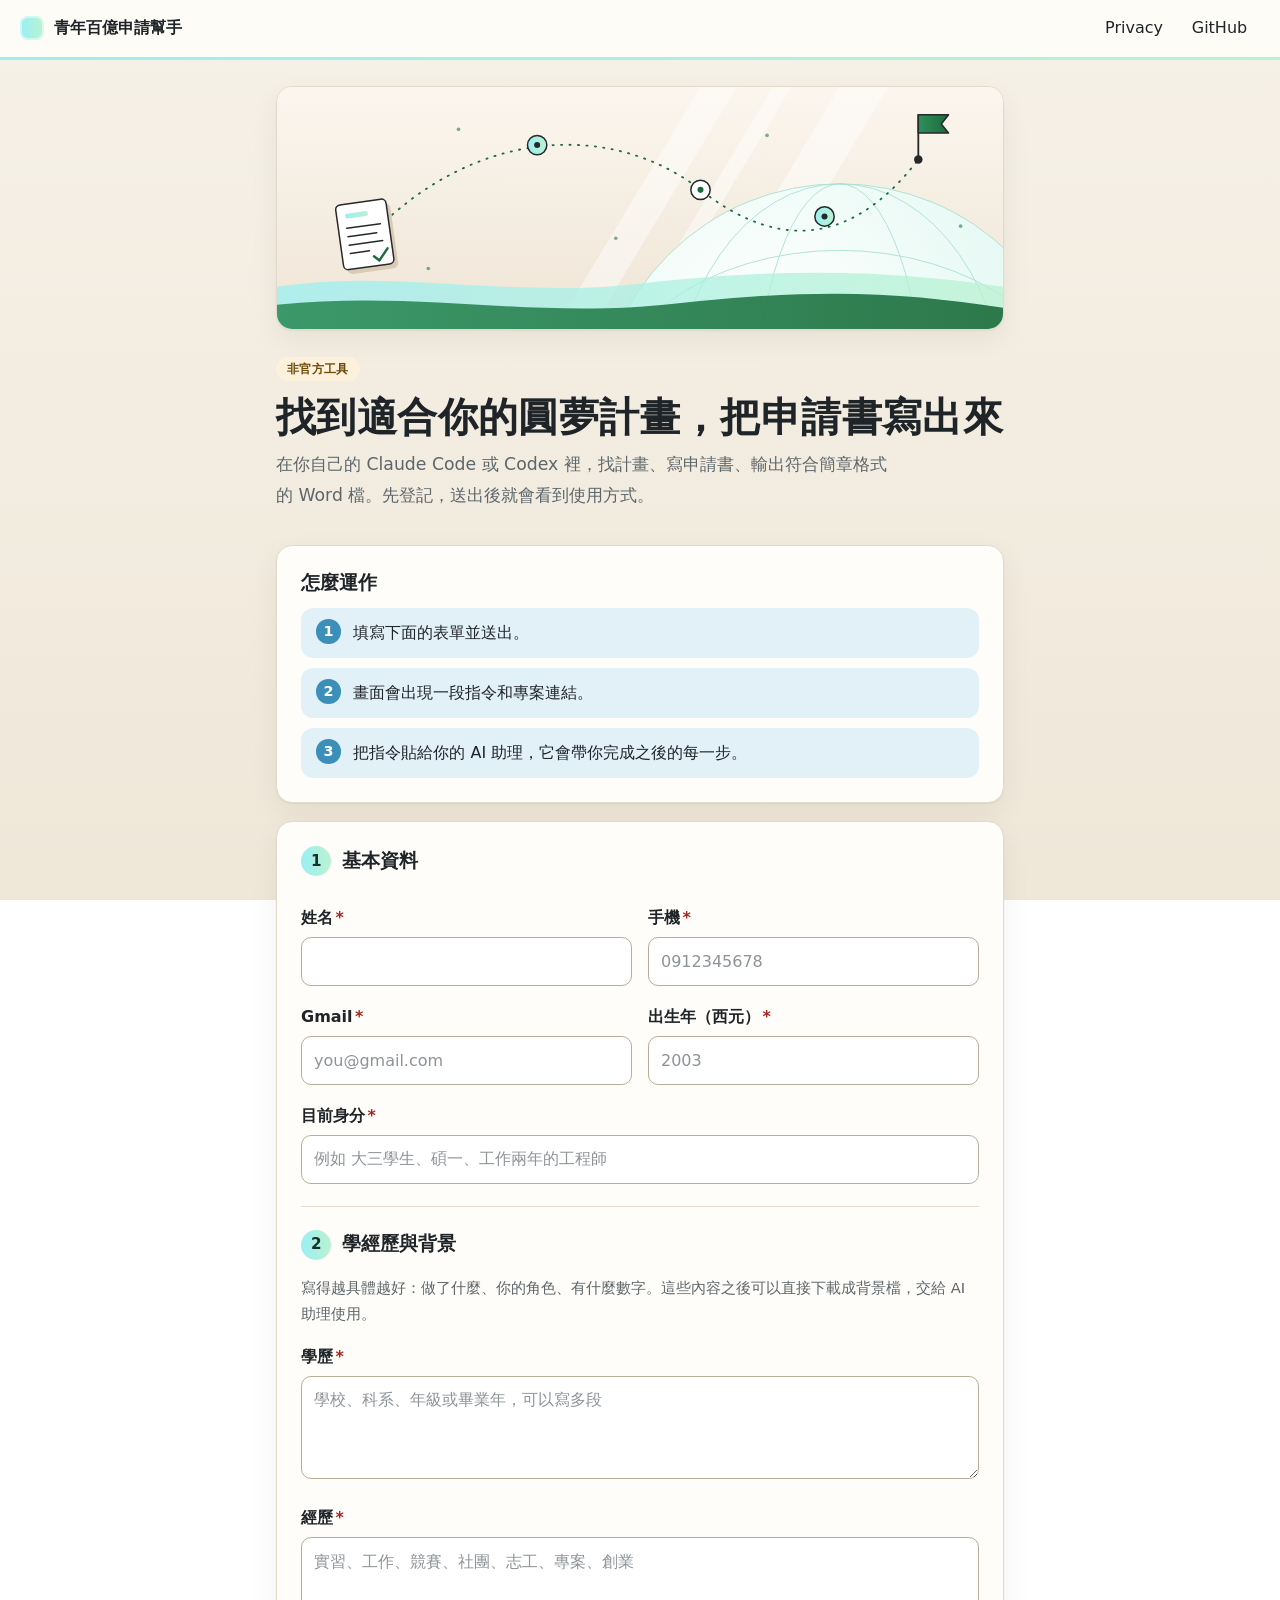
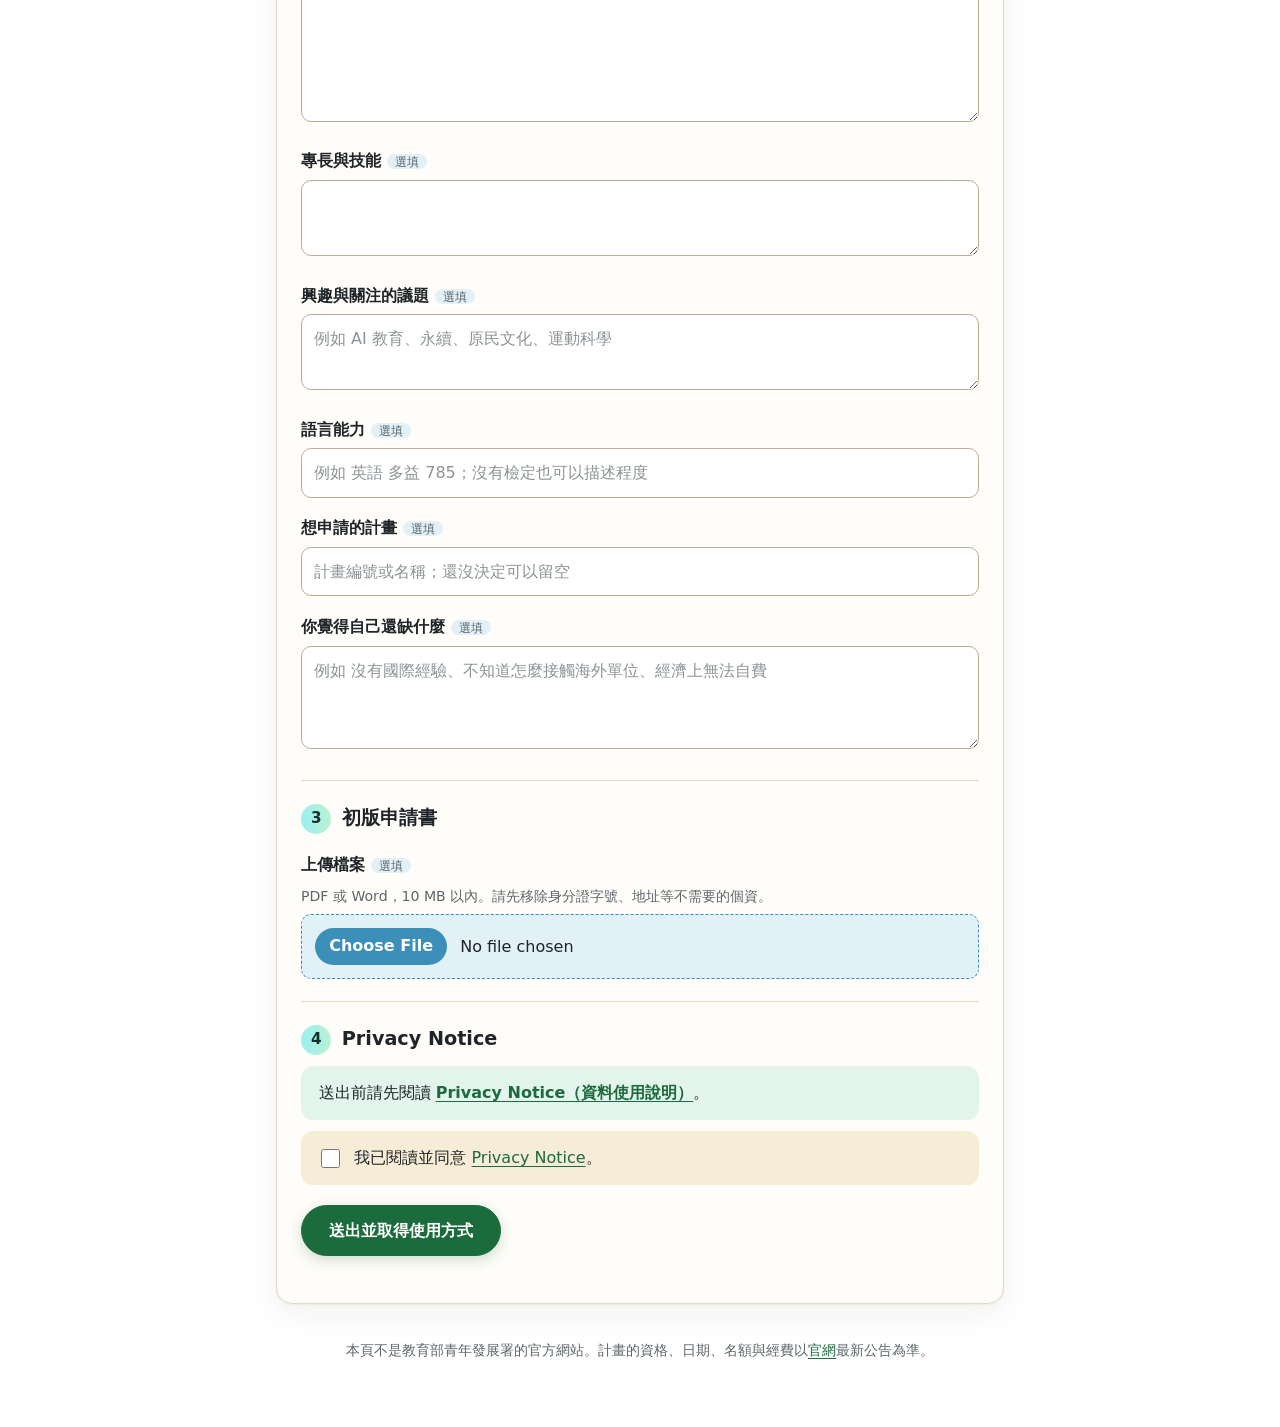
==== docs/index.html @ f30c6805 "Redesign the sign-up and privacy pages with a shared stylesheet Adds a sticky header, hero illustrat" ====
<!doctype html>
<html lang="zh-Hant-TW">
<head>
<meta charset="utf-8">
<meta name="viewport" content="width=device-width, initial-scale=1">
<title>青年百億申請幫手｜登記</title>
<meta name="description" content="登記後取得使用說明，在你自己的 Claude Code 或 Codex 裡準備青年百億海外圓夢基金計畫的申請書。非官方工具。">
<link rel="stylesheet" href="site.css">
</head>
<body>
<header class="nav">
  <a class="brand" href="./"><span class="mark" aria-hidden="true"></span>青年百億申請幫手</a>
  <nav><a href="privacy.html">Privacy</a><a href="https://github.com/WayneChen983/twpathfinder-helper" target="_blank" rel="noopener">GitHub</a></nav>
</header>
<main>
  <img class="hero-img" src="hero.svg" alt="" width="1200" height="400">
  <section class="hero-panel">
    <span class="badge">非官方工具</span>
    <h1>找到適合你的圓夢計畫，把申請書寫出來</h1>
    <p class="lead">在你自己的 Claude Code 或 Codex 裡，找計畫、寫申請書、輸出符合簡章格式的 Word 檔。先登記，送出後就會看到使用方式。</p>
  </section>

  <!-- ============ 表單 ============ -->
  <section id="form-view">
    <div class="card">
      <h2>怎麼運作</h2>
      <ol class="how">
        <li><b>1</b><span>填寫下面的表單並送出。</span></li>
        <li><b>2</b><span>畫面會出現一段指令和專案連結。</span></li>
        <li><b>3</b><span>把指令貼給你的 AI 助理，它會帶你完成之後的每一步。</span></li>
      </ol>
    </div>

    <form id="form" class="card" novalidate>
      <div class="form-section"><h2>基本資料</h2>
      <div class="grid2">
        <div><label for="name">姓名<span class="req">*</span></label>
          <input id="name" name="name" required maxlength="40" autocomplete="name"></div>
        <div><label for="phone">手機<span class="req">*</span></label>
          <input id="phone" name="phone" type="tel" required maxlength="20" inputmode="tel" autocomplete="tel" placeholder="0912345678"></div>
        <div><label for="email">Gmail<span class="req">*</span></label>
          <input id="email" name="email" type="email" required maxlength="120" autocomplete="email" placeholder="you@gmail.com"></div>
        <div><label for="birth_year">出生年（西元）<span class="req">*</span></label>
          <input id="birth_year" name="birth_year" type="number" required min="1990" max="2015" inputmode="numeric" placeholder="2003"></div>
      </div>
      <label for="status">目前身分<span class="req">*</span></label>
      <input id="status" name="status" required maxlength="80" placeholder="例如 大三學生、碩一、工作兩年的工程師">

      </div>
      <div class="form-section"><h2>學經歷與背景</h2>
      <p class="muted">寫得越具體越好：做了什麼、你的角色、有什麼數字。這些內容之後可以直接下載成背景檔，交給 AI 助理使用。</p>
      <label for="education">學歷<span class="req">*</span></label>
      <textarea id="education" name="education" rows="3" required maxlength="2000" placeholder="學校、科系、年級或畢業年，可以寫多段"></textarea>
      <label for="experience">經歷<span class="req">*</span></label>
      <textarea id="experience" name="experience" rows="6" required maxlength="6000" placeholder="實習、工作、競賽、社團、志工、專案、創業"></textarea>
      <label for="skills">專長與技能<span class="opt">選填</span></label>
      <textarea id="skills" name="skills" rows="2" maxlength="1500"></textarea>
      <label for="interests">興趣與關注的議題<span class="opt">選填</span></label>
      <textarea id="interests" name="interests" rows="2" maxlength="1500" placeholder="例如 AI 教育、永續、原民文化、運動科學"></textarea>
      <label for="languages">語言能力<span class="opt">選填</span></label>
      <input id="languages" name="languages" maxlength="200" placeholder="例如 英語 多益 785；沒有檢定也可以描述程度">
      <label for="target">想申請的計畫<span class="opt">選填</span></label>
      <input id="target" name="target" maxlength="200" placeholder="計畫編號或名稱；還沒決定可以留空">
      <label for="gap">你覺得自己還缺什麼<span class="opt">選填</span></label>
      <textarea id="gap" name="gap" rows="3" maxlength="2000" placeholder="例如 沒有國際經驗、不知道怎麼接觸海外單位、經濟上無法自費"></textarea>

      </div>
      <div class="form-section"><h2>初版申請書</h2>
      <label for="draft">上傳檔案<span class="opt">選填</span></label>
      <p class="hint">PDF 或 Word，10 MB 以內。請先移除身分證字號、地址等不需要的個資。</p>
      <input id="draft" name="draft" type="file" accept=".pdf,.docx,application/pdf,application/vnd.openxmlformats-officedocument.wordprocessingml.document">

      </div>
      <div class="form-section"><h2>Privacy Notice</h2>
      <p class="notice-box">送出前請先閱讀 <a href="privacy.html" target="_blank" rel="noopener"><b>Privacy Notice（資料使用說明）</b></a>。</p>
      <label class="check"><input type="checkbox" id="agree" required><span>我已閱讀並同意 <a href="privacy.html" target="_blank" rel="noopener">Privacy Notice</a>。</span></label>
      <label class="check" id="minor-box" hidden><input type="checkbox" id="guardian"><span>我未滿 18 歲，我的法定代理人（父母或監護人）已閱讀並同意這份說明。</span></label>

      <div id="error" class="error" role="alert" hidden></div>
      <div class="actions"><button class="btn" id="submit">送出並取得使用方式</button><span class="muted" id="sending" hidden>傳送中，請稍候…</span></div>
      </div>
      <div class="hp" aria-hidden="true"><label>請不要填寫這一欄<input name="website" tabindex="-1" autocomplete="off"></label></div>
    </form>
  </section>

  <!-- ============ 送出後 ============ -->
  <section id="done-view" hidden>
    <div class="card">
      <h2 id="done-title" tabindex="-1">登記完成，接下來這樣做</h2>
      <ol class="how">
        <li><b>1</b><span>在電腦上開啟 Claude Code 或 Codex。還沒安裝的話，先依官方說明安裝其中一個。</span></li>
        <li><b>2</b><span>把下面這段指令整段複製，貼給它。</span></li>
        <li><b>3</b><span>照它的引導一步一步做。你的資料會留在自己的電腦上。</span></li>
      </ol>
    </div>
    <div class="card">
      <h2>貼給 AI 助理的指令</h2>
      <pre class="prompt" id="prompt"></pre>
      <div class="actions"><button class="btn" id="copy" type="button">複製指令</button><span class="muted" id="copied" aria-live="polite"></span></div>
    </div>
    <div class="card">
      <h2>專案連結</h2>
      <a class="repo" id="repo" target="_blank" rel="noopener"></a>
      <p class="muted">使用說明、範例和所有原始碼都在這裡。</p>
    </div>
    <div class="card">
      <h2>把剛才填的背景帶過去</h2>
      <p class="muted">下載這個檔案，等 AI 助理建立好資料夾後，放進專案的 <code>my/</code> 資料夾，就不用重新輸入一次。檔案只包含學經歷與背景，不含姓名、電話和 Email。</p>
      <div class="actions"><button class="btn ghost" id="download" type="button">下載 profile.md</button></div>
    </div>
  </section>

  <footer>本頁不是教育部青年發展署的官方網站。計畫的資格、日期、名額與經費以<a href="https://twpathfinder.yda.gov.tw" target="_blank" rel="noopener">官網</a>最新公告為準。</footer>
</main>

<script>
// ======================= 設定：上線前請修改這一段 =======================
const CONFIG = {
  // Google Apps Script 網頁應用程式的網址（設定方式見 form-backend/README.md）。留空時為預覽模式，不會送出資料。
  ENDPOINT: "https://script.google.com/macros/s/AKfycbx_K2cGAY1U_VU4D2gTcdyv3zOVVJGiNUWXPsIrDYeooI_C8rXrq1_Moe3kxnc7uZOTpg/exec",
  REPO_URL: "https://github.com/WayneChen983/twpathfinder-helper",
  // 資料使用說明的全文在 docs/privacy.html。用途或聯絡信箱有變動時，兩個檔案要一起改。
  MAX_FILE_MB: 10,
};
// 送出後顯示給每個人的固定指令
const PROMPT = `請幫我使用「青年百億申請幫手」準備申請書。

1. 把這個專案下載到我的電腦：git clone ${CONFIG.REPO_URL}.git
2. 進入 twpathfinder-helper 資料夾，閱讀 AGENTS.md。
3. 依照 workflows/0_setup.md 帶我完成第一次設定，之後一步一步引導我找計畫、訪談、撰寫申請書，最後產生 Word 檔。

請全程使用繁體中文，需要執行的指令由你來執行。`;
// =======================================================================

const $ = (id) => document.getElementById(id);
$("prompt").textContent = PROMPT;
$("repo").textContent = CONFIG.REPO_URL; $("repo").href = CONFIG.REPO_URL;

const FIELDS = ["name", "phone", "email", "birth_year", "status", "education", "experience", "skills", "interests", "languages", "target", "gap"];
const form = $("form");

// 未滿 18 歲時顯示法定代理人同意
const age = () => { const y = parseInt($("birth_year").value, 10); return y ? new Date().getFullYear() - y : null; };
$("birth_year").addEventListener("input", () => { const a = age(); $("minor-box").hidden = !(a !== null && a < 18); });

const showError = (msg, el) => { const e = $("error"); e.textContent = msg; e.hidden = false; if (el) el.focus(); };

const readFile = (file) => new Promise((resolve, reject) => {
  const r = new FileReader();
  r.onload = () => resolve(String(r.result).split(",")[1]);
  r.onerror = () => reject(new Error("檔案讀取失敗"));
  r.readAsDataURL(file);
});

let submitted = null;

form.addEventListener("submit", async (ev) => {
  ev.preventDefault();
  $("error").hidden = true;
  const data = {};
  for (const k of FIELDS) data[k] = form.elements[k].value.trim();

  for (const k of ["name", "phone", "email", "birth_year", "status", "education", "experience"]) {
    if (!data[k]) return showError("還有必填欄位沒有填。", form.elements[k]);
  }
  if (!/^(\+886|0)9\d{8}$/.test(data.phone.replace(/[\s-]/g, ""))) return showError("手機號碼的格式不對，請輸入 09 開頭的十碼。", $("phone"));
  if (!/^[^\s@]+@[^\s@]+\.[^\s@]+$/.test(data.email)) return showError("Email 的格式不對。", $("email"));
  const a = age();
  if (a === null || a < 15 || a > 35) return showError("出生年看起來不對，請輸入西元年，例如 2003。", $("birth_year"));
  if (!$("agree").checked) return showError("需要勾選同意 Privacy Notice 才能送出。", $("agree"));
  if (a < 18 && !$("guardian").checked) return showError("未滿 18 歲需要法定代理人同意，請勾選確認。", $("guardian"));
  data.guardian_consent = a < 18 ? "是" : "不適用";
  data.website = form.elements.website.value;   // 防機器人：真人不會填這一欄

  const file = $("draft").files[0];
  if (file) {
    if (file.size > CONFIG.MAX_FILE_MB * 1024 * 1024) return showError("檔案超過 " + CONFIG.MAX_FILE_MB + " MB，請壓縮後再上傳，或先不附檔案。", $("draft"));
    if (!/\.(pdf|docx)$/i.test(file.name)) return showError("申請書檔案只接受 PDF 或 Word（.docx）。", $("draft"));
  }

  $("submit").disabled = true; $("sending").hidden = false;
  try {
    if (file) { data.file_name = file.name; data.file_type = file.type; data.file_base64 = await readFile(file); }
    if (CONFIG.ENDPOINT) {
      // 用 text/plain 送出 JSON，避免瀏覽器先發預檢請求（Apps Script 不處理預檢）
      const resp = await fetch(CONFIG.ENDPOINT, { method: "POST", body: JSON.stringify(data) });
      const result = await resp.json();
      if (!result.ok) throw new Error(result.error || "伺服器沒有接受這筆資料");
    }
    submitted = data;
    $("form-view").hidden = true; $("done-view").hidden = false;
    if (!CONFIG.ENDPOINT) $("done-title").textContent = "預覽模式：資料沒有送出。以下是送出後會看到的畫面";
    $("done-title").focus(); window.scrollTo(0, 0);
  } catch (e) {
    showError("送出失敗：" + e.message + "。請稍後再試一次；如果一直失敗，可以先不附檔案。");
  } finally {
    $("submit").disabled = false; $("sending").hidden = true;
  }
});

$("copy").addEventListener("click", async () => {
  try { await navigator.clipboard.writeText(PROMPT); $("copied").textContent = "已複製"; }
  catch (_) {
    const r = document.createRange(); r.selectNodeContents($("prompt"));
    const s = getSelection(); s.removeAllRanges(); s.addRange(r);
    $("copied").textContent = "已選取，請按 Ctrl+C 複製";
  }
});

// 產生不含聯絡資料的背景檔，格式與專案的 my/profile.md 相同
$("download").addEventListener("click", () => {
  const d = submitted || {};
  const rows = [["出生年（西元）", d.birth_year], ["目前身分", d.status], ["學歷", d.education], ["經歷", d.experience], ["專長與技能", d.skills],
    ["興趣與關注的議題", d.interests], ["語言能力", d.languages], ["想去的國家或地區", ""], ["可以出國的時間與限制", ""],
    ["未來想做的事", ""], ["我覺得自己還缺什麼", d.gap]];
  let md = "# 我的背景\n\n";
  for (const [k, v] of rows) md += "## " + k + "\n\n" + (v || "（未填）") + "\n\n";
  if (d.target) md += "## 想申請的計畫\n\n" + d.target + "\n";
  const url = URL.createObjectURL(new Blob([md], { type: "text/markdown;charset=utf-8" }));
  const a = document.createElement("a"); a.href = url; a.download = "profile.md"; a.click();
  setTimeout(() => URL.revokeObjectURL(url), 1000);
});
</script>
</body>
</html>
---- docs/site.css ----
/* 登記頁面與隱私說明頁共用的樣式 */
:root {
  --bg: #f6f1e8; --bg2: #efe7d8; --surface: #fffdf9; --ink: #1f2428; --muted: #5d666a; --line: #e3dacb;
  --field: #ffffff; --field-line: #b9ad98;
  --brand: #1c6b3c; --brand-hover: #175a32; --brand-ink: #ffffff; --grad: linear-gradient(90deg, #9aeff3, #baf2d1);
  --tint-mint: #e3f4ec; --tint-sky: #e2f0f8; --tint-sand: #f7ecd6; --bar-mint: #2f9a63; --bar-sky: #3c8fb8; --bar-sand: #c58a2b;
  --warn-bg: #fdf1dc; --warn-ink: #6b4a0a; --danger: #a3261f; --code-bg: #1f2a2c; --code-ink: #e8f3ee;
  --shadow: 0 1px 2px rgba(40, 30, 10, .06), 0 10px 30px rgba(40, 30, 10, .06);
  --radius: 16px;
}
@media (prefers-color-scheme: dark) {
  :root {
    --bg: #131718; --bg2: #171c1d; --surface: #1c2224; --ink: #eceae5; --muted: #a3acab; --line: #2e3536;
    --field: #0e1315; --field-line: #5b6a6b;
    --brand: #7fd6a4; --brand-hover: #96e0b5; --brand-ink: #0c2a19; --grad: linear-gradient(90deg, #5fcfd4, #8fdcb0);
    --tint-mint: #1b3229; --tint-sky: #1a2d38; --tint-sand: #332a18; --bar-mint: #6fd39c; --bar-sky: #74bfe6; --bar-sand: #e6b45e;
    --warn-bg: #3a2e12; --warn-ink: #f2d99b; --danger: #f08a82; --code-bg: #0b1012; --code-ink: #dff0e8;
    --shadow: 0 1px 2px rgba(0, 0, 0, .4);
  }
}
* { box-sizing: border-box; }
html { -webkit-text-size-adjust: 100%; scroll-behavior: smooth; }
@media (prefers-reduced-motion: reduce) { html { scroll-behavior: auto; } * { transition: none !important; } }
body { margin: 0; color: var(--ink); background: linear-gradient(var(--bg), var(--bg2)) fixed;
  font: 16px/1.75 "Noto Sans TC", "PingFang TC", "Microsoft JhengHei", system-ui, -apple-system, "Segoe UI", sans-serif; }
a { color: var(--brand); text-underline-offset: 3px; }
[hidden] { display: none !important; }

/* 頁首 */
.nav { position: sticky; top: 0; z-index: 10; display: flex; justify-content: space-between; align-items: center; gap: 1rem;
  padding: .65rem 1.25rem; background: color-mix(in srgb, var(--surface) 88%, transparent); backdrop-filter: blur(10px);
  border-bottom: 1px solid var(--line); }
.nav::after { content: ""; position: absolute; left: 0; right: 0; bottom: -3px; height: 3px; background: var(--grad); }
.brand { display: flex; align-items: center; gap: .6rem; font-weight: 700; color: var(--ink); text-decoration: none; }
.mark { width: 1.5rem; height: 1.5rem; border-radius: 8px; background: var(--grad); box-shadow: inset 0 0 0 2px rgba(255, 255, 255, .5); flex: none; }
.nav nav { display: flex; gap: .2rem; }
.nav nav a { text-decoration: none; color: var(--ink); font-weight: 500; padding: .25rem .8rem; border-radius: 99px; }
.nav nav a:hover { background: var(--tint-mint); }

main { max-width: 760px; margin: 0 auto; padding: 1.75rem 1rem 4rem; }

/* 主視覺 */
.hero-img { display: block; width: 100%; height: auto; border-radius: var(--radius); border: 1px solid var(--line); box-shadow: var(--shadow); }
.hero-panel { padding: 1.5rem 0 .5rem; }
.badge { display: inline-block; font-size: .75rem; font-weight: 700; letter-spacing: .02em; padding: .1rem .7rem; border-radius: 99px; background: var(--warn-bg); color: var(--warn-ink); }
h1 { font-family: Georgia, "Noto Serif TC", "PMingLiU", serif; font-size: clamp(1.9rem, 5vw, 2.5rem); line-height: 1.25; margin: .7rem 0 .4rem; text-wrap: balance; letter-spacing: .01em; }
.lead { color: var(--muted); font-size: 1.08rem; margin: 0 0 .6rem; max-width: 36em; }
.muted { color: var(--muted); font-size: .92rem; }
.center { text-align: center; margin-top: 1.5rem; }

/* 卡片 */
.card { background: var(--surface); border: 1px solid var(--line); border-radius: var(--radius); padding: 1.5rem; margin: 1.1rem 0; box-shadow: var(--shadow); }
h2 { font-size: 1.2rem; line-height: 1.4; margin: 0 0 .7rem; }
h3 { font-size: 1.02rem; margin: .5rem 0 .15rem; line-height: 1.35; }

.tiles { display: grid; grid-template-columns: repeat(auto-fit, minmax(190px, 1fr)); gap: .8rem; margin: 1.2rem 0; }
.tile { border-radius: var(--radius); padding: 1rem 1.1rem 1.1rem; border: 1px solid transparent; }
.tile p { margin: 0; font-size: .93rem; color: var(--ink); opacity: .85; }
.tile .n { display: inline-grid; place-items: center; width: 1.8rem; height: 1.8rem; border-radius: 50%; color: #fff; font-weight: 700; font-size: .9rem; }
.t-sky { background: var(--tint-sky); } .t-sky .n { background: var(--bar-sky); }
.t-mint { background: var(--tint-mint); } .t-mint .n { background: var(--bar-mint); }
.t-sand { background: var(--tint-sand); } .t-sand .n { background: var(--bar-sand); }

.how { list-style: none; padding: 0; margin: 0; display: grid; gap: .6rem; }
.how li { display: flex; gap: .8rem; align-items: flex-start; background: var(--tint-sky); border-radius: 12px; padding: .7rem .95rem; }
.how b { display: inline-grid; place-items: center; width: 1.7em; height: 1.7em; border-radius: 50%; background: var(--bar-sky); color: #fff; flex: none; font-size: .9rem; }

/* 文件頁 */
.doc section { padding: 1.2rem 0; border-top: 1px solid var(--line); }
.doc section:first-child { padding-top: 0; border-top: 0; } .doc section:last-child { padding-bottom: 0; }
.doc h2 { display: flex; align-items: center; gap: .6rem; }
.doc h2::before { content: ""; width: .55rem; height: 1.1em; border-radius: 3px; background: var(--bar-mint); flex: none; }
.doc p, .doc li { max-width: 40em; }
.doc p { margin: .4rem 0; }
.doc ol { padding-left: 1.3rem; margin: .3rem 0; }
.chips { list-style: none; padding: 0; margin: .2rem 0; display: flex; flex-wrap: wrap; gap: .45rem; }
.chips li { background: var(--tint-mint); border-radius: 99px; padding: .15rem .85rem; font-size: .93rem; }
.callout { display: flex; flex-wrap: wrap; gap: .8rem 1.2rem; align-items: center; justify-content: space-between; background: var(--tint-sand);
  border-radius: 12px; padding: .9rem 1.1rem; margin-top: .9rem; }
.callout div { display: flex; flex-direction: column; line-height: 1.4; }
.callout b { font-size: .8rem; letter-spacing: .05em; text-transform: uppercase; color: var(--muted); }

/* 表單 */
.form-section { padding: 1.4rem 0; border-top: 1px solid var(--line); }
.form-section:first-of-type { padding-top: 0; border-top: 0; }
form { counter-reset: sec; }
.form-section > h2 { display: flex; align-items: center; gap: .65rem; counter-increment: sec; }
.form-section > h2::before { content: counter(sec); display: inline-grid; place-items: center; width: 1.9rem; height: 1.9rem; border-radius: 50%;
  background: var(--grad); color: #16302b; font-size: .95rem; font-weight: 700; flex: none; }
label { display: block; font-weight: 600; margin: 1.05rem 0 .3rem; }
label .opt { font-weight: 500; color: var(--muted); font-size: .78rem; margin-left: .4rem; padding: 0 .5rem; border-radius: 99px; background: var(--tint-sky); }
label .req { color: var(--danger); margin-left: .15rem; }
.hint { margin: 0 0 .35rem; color: var(--muted); font-size: .88rem; }
input, select, textarea { font: inherit; color: var(--ink); background: var(--field); border: 1.5px solid var(--field-line); border-radius: 10px; padding: .6rem .75rem; width: 100%;
  transition: border-color .15s, box-shadow .15s; }
textarea { resize: vertical; line-height: 1.7; }
::placeholder { color: var(--muted); opacity: .7; }
input:hover, select:hover, textarea:hover { border-color: var(--bar-mint); }
input:focus, select:focus, textarea:focus, button:focus-visible, a:focus-visible { outline: none; border-color: var(--bar-mint); box-shadow: 0 0 0 3px rgba(47, 154, 99, .28); }
input[type=file] { background: var(--tint-sky); border: 1.5px dashed var(--bar-sky); padding: .8rem; }
input[type=file]::file-selector-button { font: inherit; font-weight: 600; margin-right: .8rem; padding: .3rem .9rem; border: 0; border-radius: 99px; background: var(--bar-sky); color: #fff; cursor: pointer; }
input[type=checkbox] { width: 1.2rem; height: 1.2rem; flex: none; margin-top: .3rem; accent-color: var(--brand); }
.grid2 { display: grid; grid-template-columns: 1fr 1fr; gap: 0 1rem; }
@media (max-width: 600px) { .grid2 { grid-template-columns: 1fr; } }
.check { display: flex; gap: .7rem; align-items: flex-start; font-weight: 400; background: var(--tint-sand); border-radius: 12px; padding: .8rem 1rem; margin: .7rem 0; cursor: pointer; }
.notice-box { background: var(--tint-mint); border-radius: 12px; padding: .8rem 1.1rem; margin: 0; }
.error { background: var(--warn-bg); color: var(--warn-ink); border-radius: 12px; padding: .7rem 1rem; margin-top: 1rem; }
.hp { position: absolute; left: -9999px; width: 1px; height: 1px; overflow: hidden; }

/* 按鈕 */
.btn { display: inline-flex; align-items: center; justify-content: center; background: var(--brand); color: var(--brand-ink); border: 1px solid var(--brand); border-radius: 99px;
  padding: .65rem 1.7rem; font: inherit; font-weight: 700; cursor: pointer; text-decoration: none; white-space: nowrap; transition: background .15s, transform .1s;
  box-shadow: 0 4px 14px rgba(28, 107, 60, .22); }
.btn:hover { background: var(--brand-hover); border-color: var(--brand-hover); }
.btn:active { transform: translateY(1px); }
.btn:disabled { opacity: .55; cursor: progress; box-shadow: none; }
.btn.ghost { background: transparent; color: var(--brand); border-color: var(--field-line); box-shadow: none; }
.btn.ghost:hover { background: var(--tint-mint); border-color: var(--brand); }
.actions { display: flex; flex-wrap: wrap; gap: .7rem; align-items: center; margin-top: 1.3rem; }
@media (max-width: 600px) { .actions .btn { width: 100%; } }

/* 送出後 */
pre.prompt { background: var(--code-bg); color: var(--code-ink); border-radius: 12px; padding: 1.1rem 1.2rem; white-space: pre-wrap; word-break: break-word;
  font: 15px/1.7 ui-monospace, "Cascadia Mono", Consolas, monospace; margin: .6rem 0; }
.repo { display: block; background: var(--tint-sky); border-radius: 12px; padding: .8rem 1.1rem; font-weight: 600; word-break: break-all; text-decoration: none; }
.repo:hover { text-decoration: underline; }
footer { color: var(--muted); font-size: .85rem; margin-top: 2.2rem; text-align: center; }
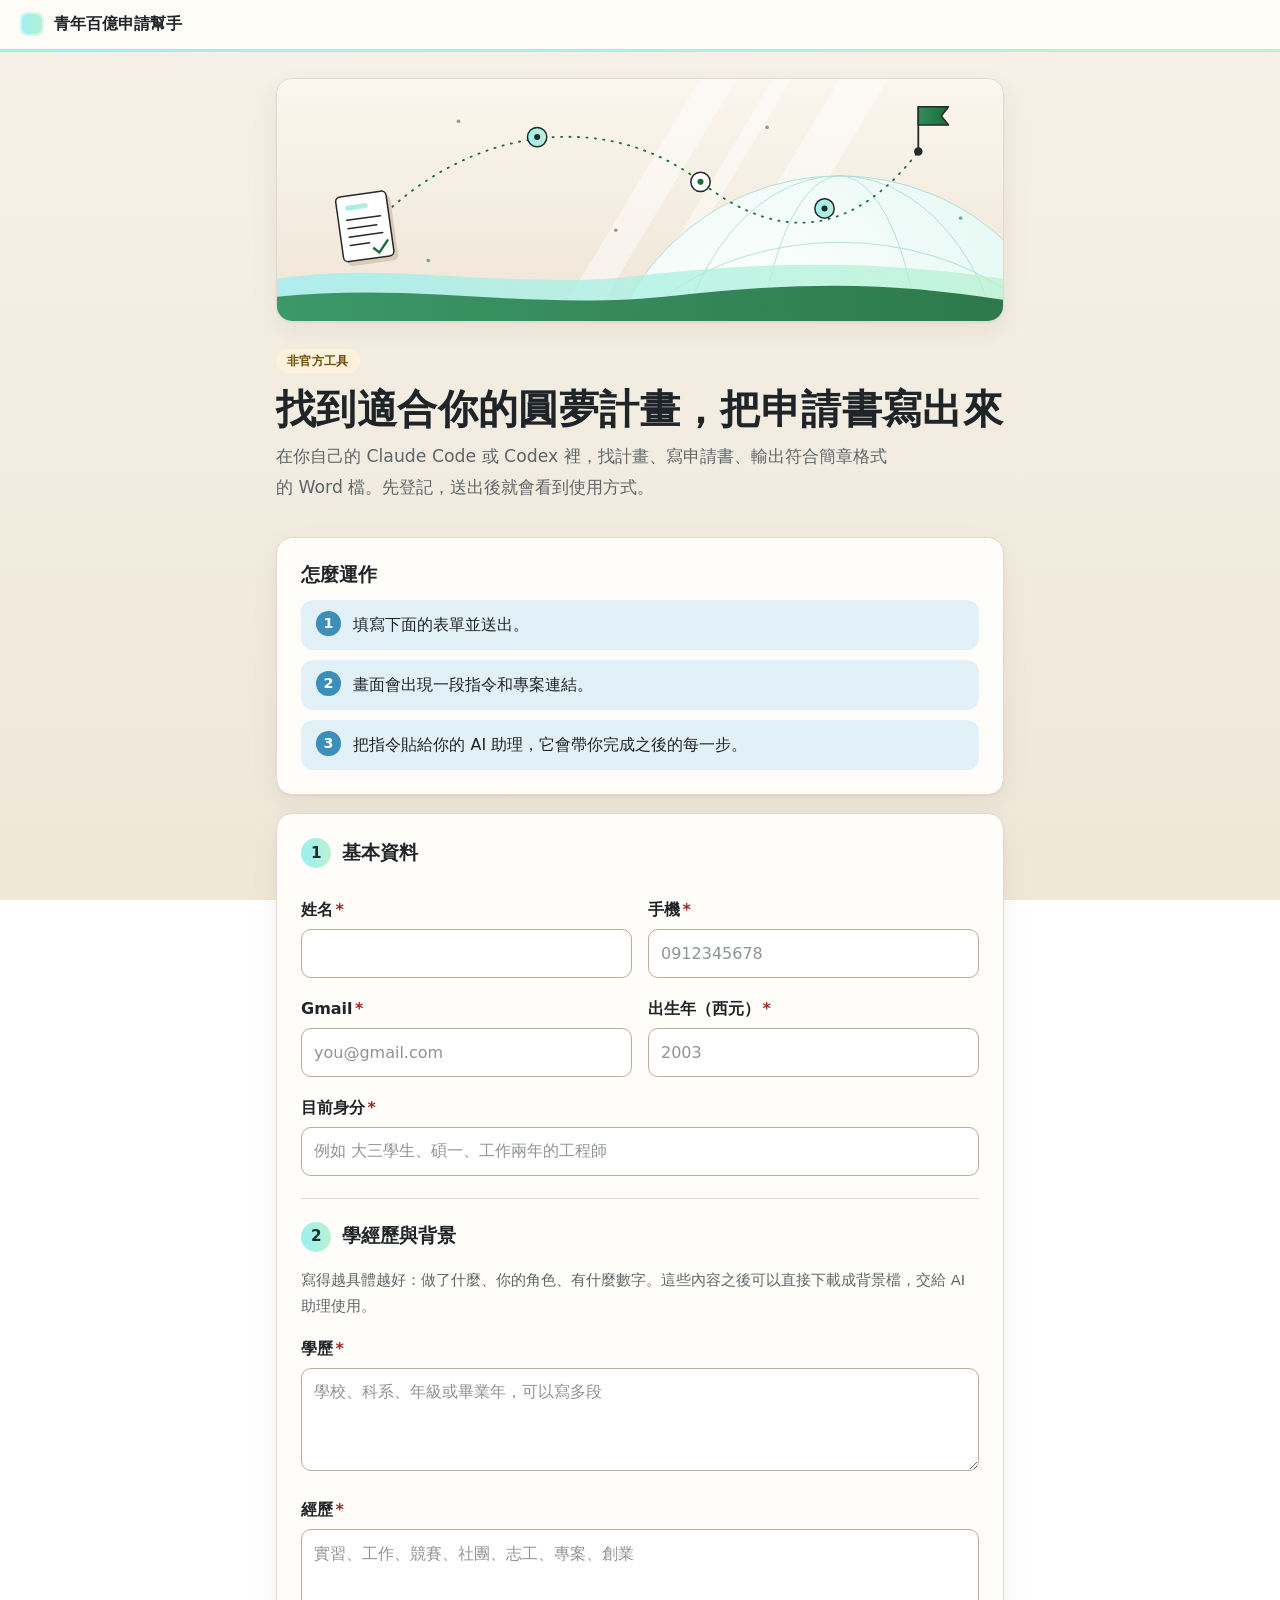
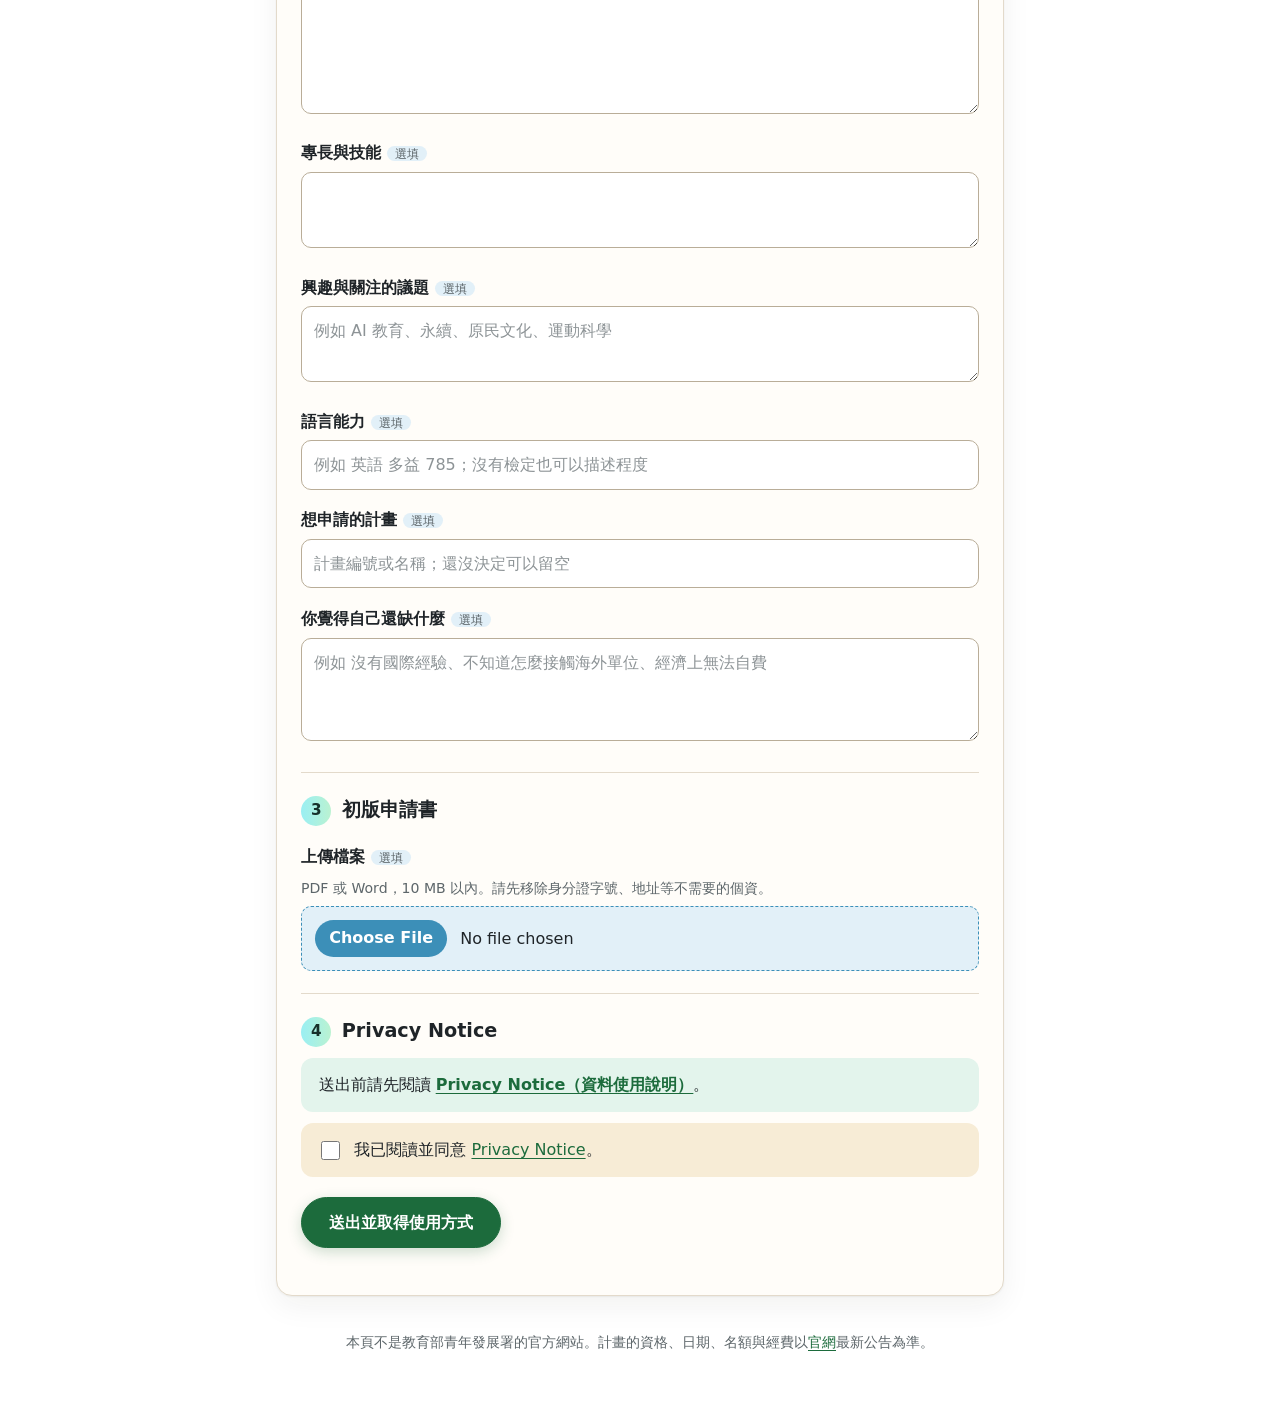
==== commit 38844e85: "Remove the header links from the sign-up page Co-Authored-By: Claude Fable 5.2 <noreply@anthropic.co" ====
--- a/docs/index.html
+++ b/docs/index.html
@@ -10,7 +10,6 @@
 <body>
 <header class="nav">
   <a class="brand" href="./"><span class="mark" aria-hidden="true"></span>青年百億申請幫手</a>
-  <nav><a href="privacy.html">Privacy</a><a href="https://github.com/WayneChen983/twpathfinder-helper" target="_blank" rel="noopener">GitHub</a></nav>
 </header>
 <main>
   <img class="hero-img" src="hero.svg" alt="" width="1200" height="400">
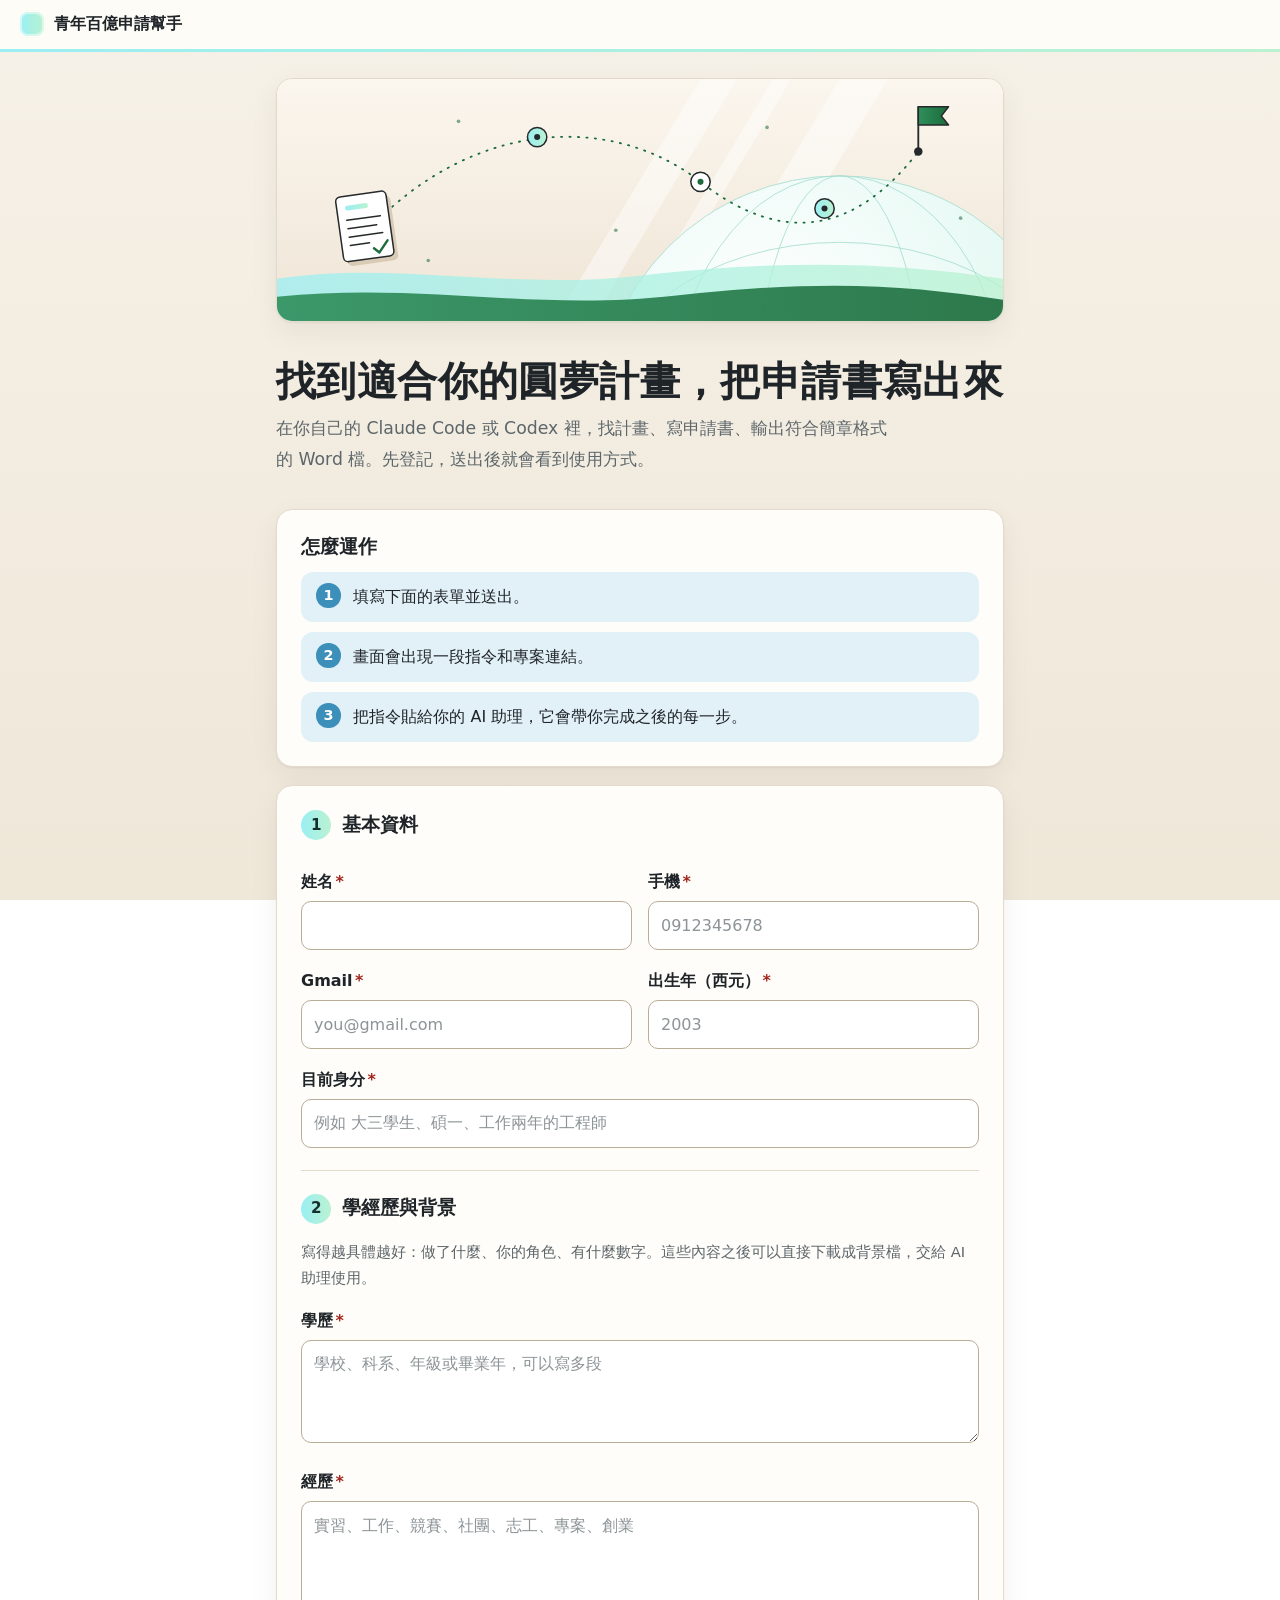
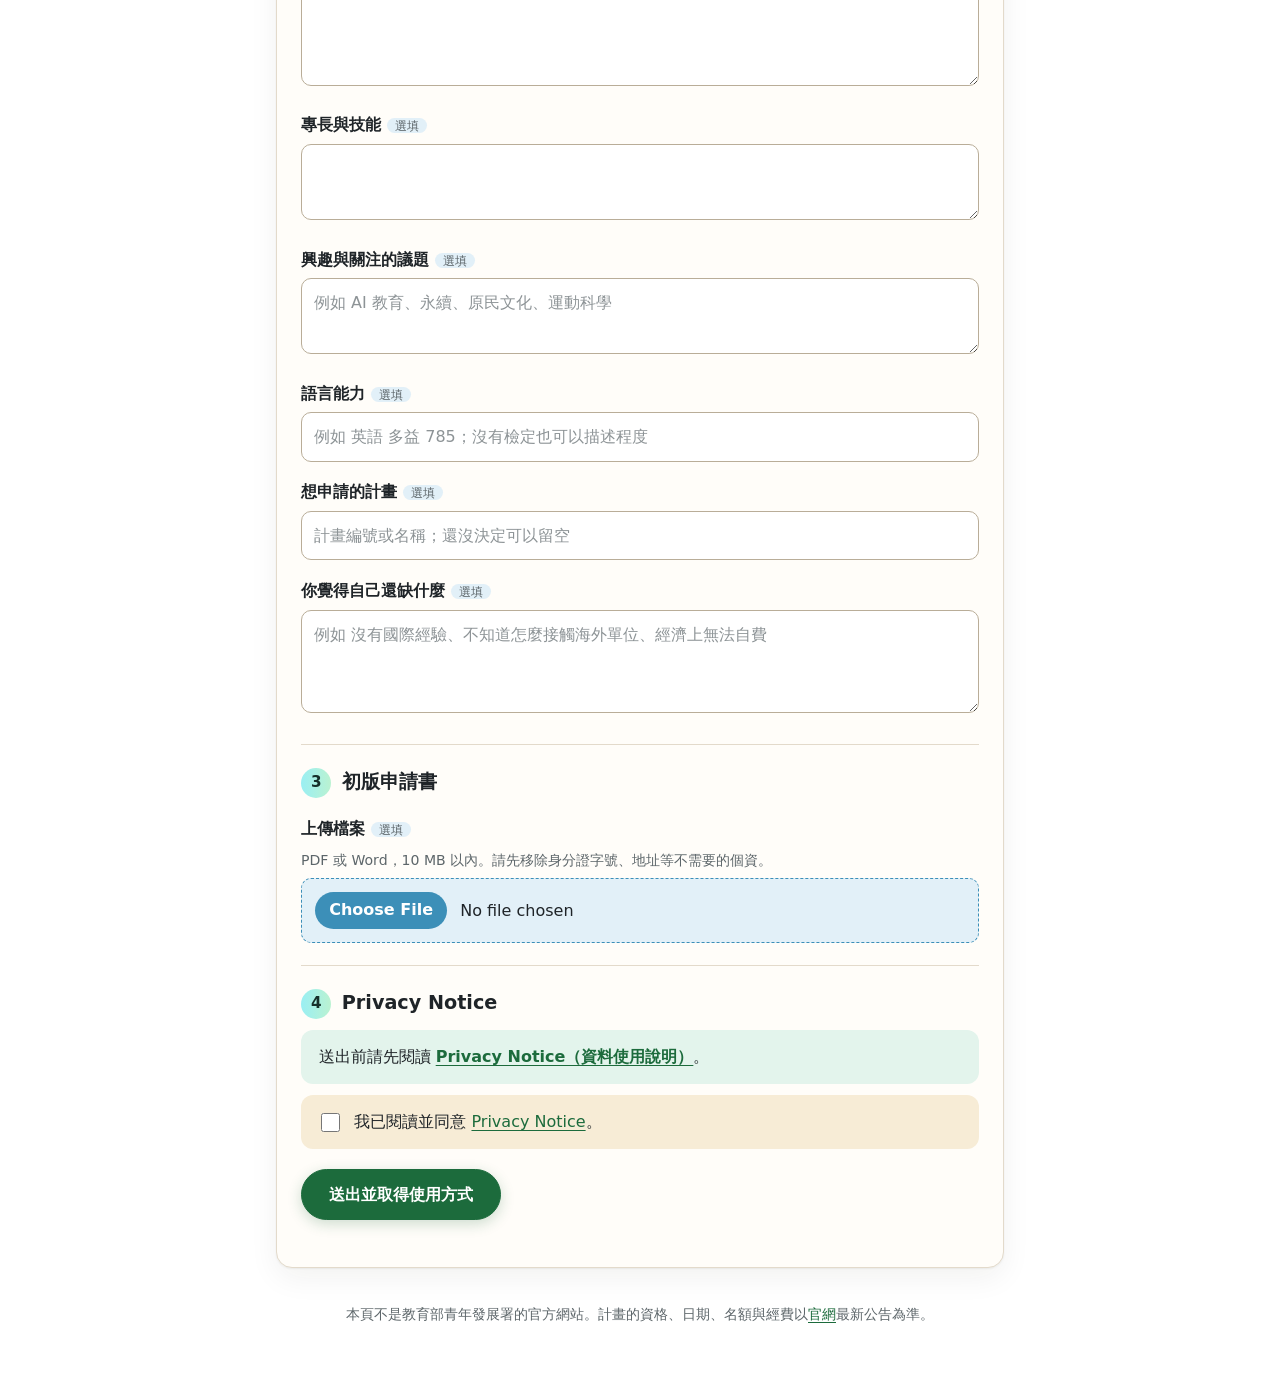
==== commit fbcbffb5: "Remove the unofficial-tool badge from the sign-up page; the footer already says it Co-Authored-By: C" ====
--- a/docs/index.html
+++ b/docs/index.html
@@ -14,7 +14,6 @@
 <main>
   <img class="hero-img" src="hero.svg" alt="" width="1200" height="400">
   <section class="hero-panel">
-    <span class="badge">非官方工具</span>
     <h1>找到適合你的圓夢計畫，把申請書寫出來</h1>
     <p class="lead">在你自己的 Claude Code 或 Codex 裡，找計畫、寫申請書、輸出符合簡章格式的 Word 檔。先登記，送出後就會看到使用方式。</p>
   </section>
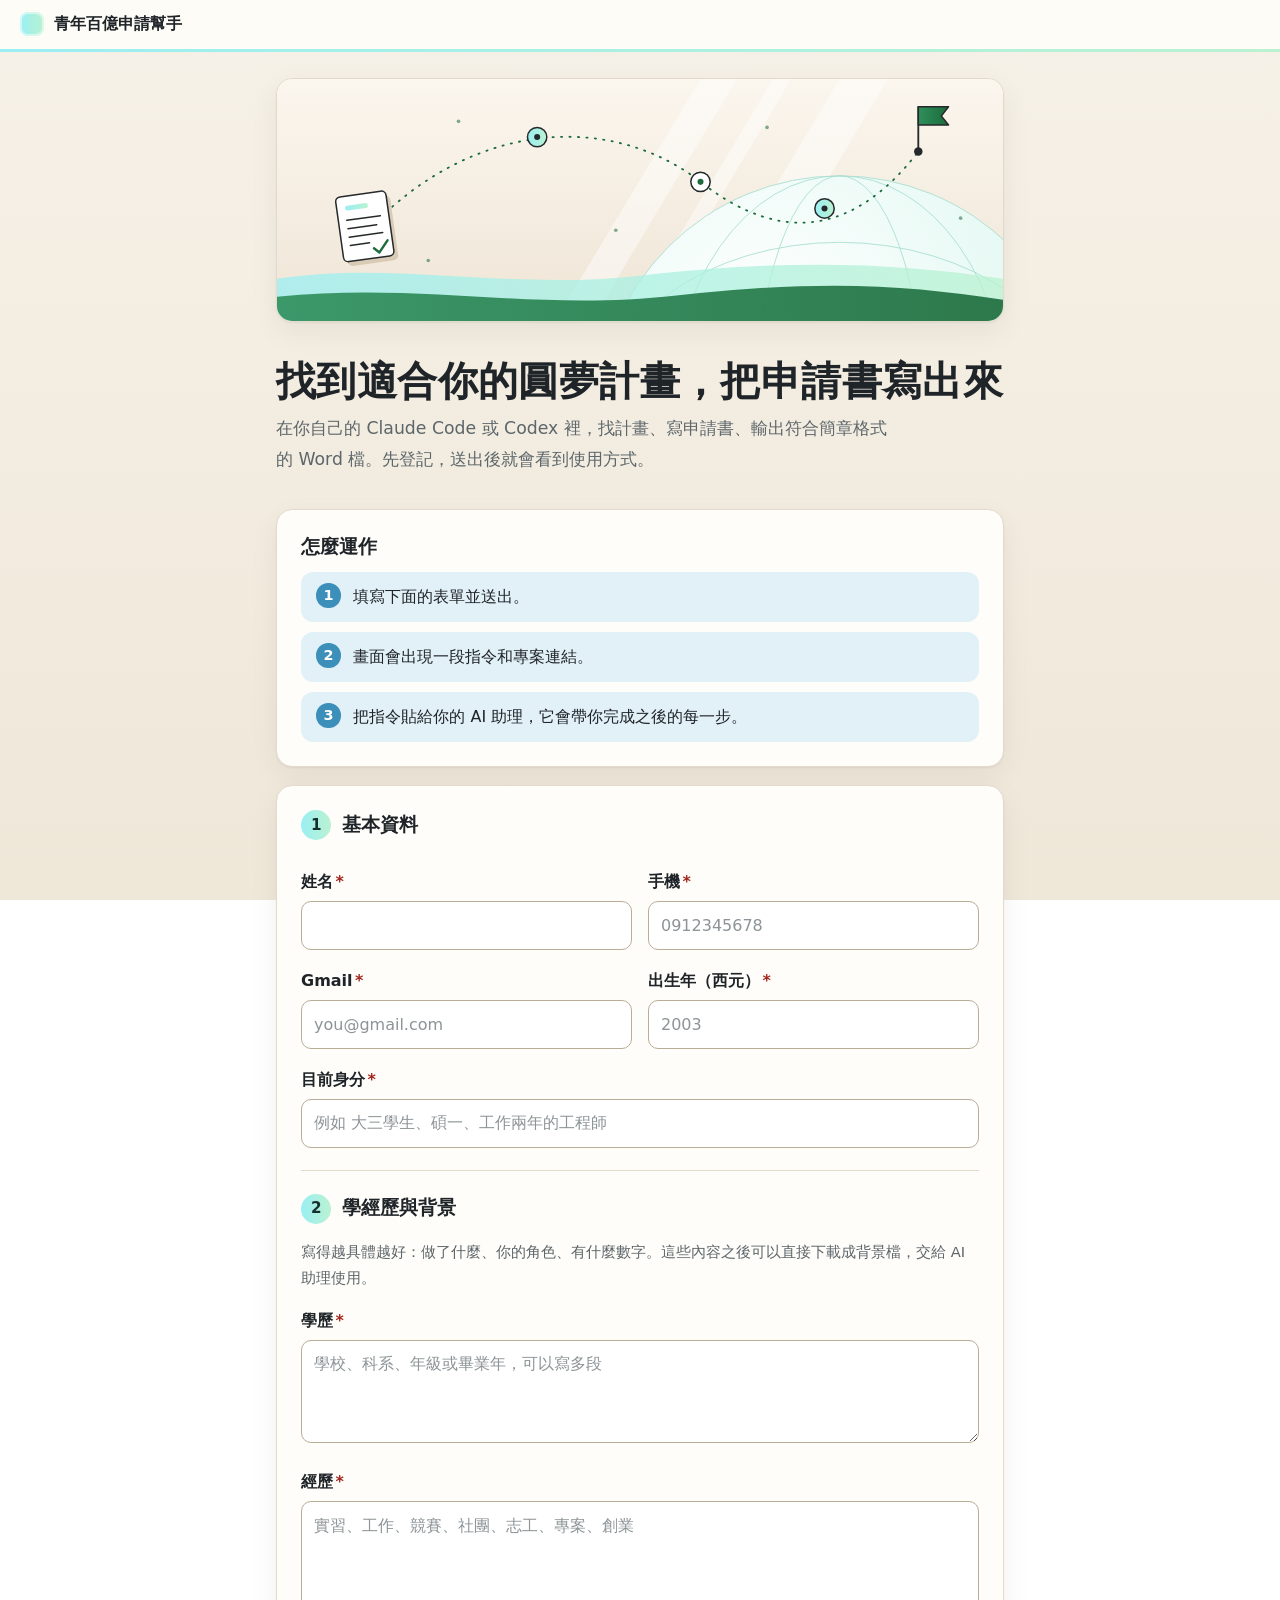
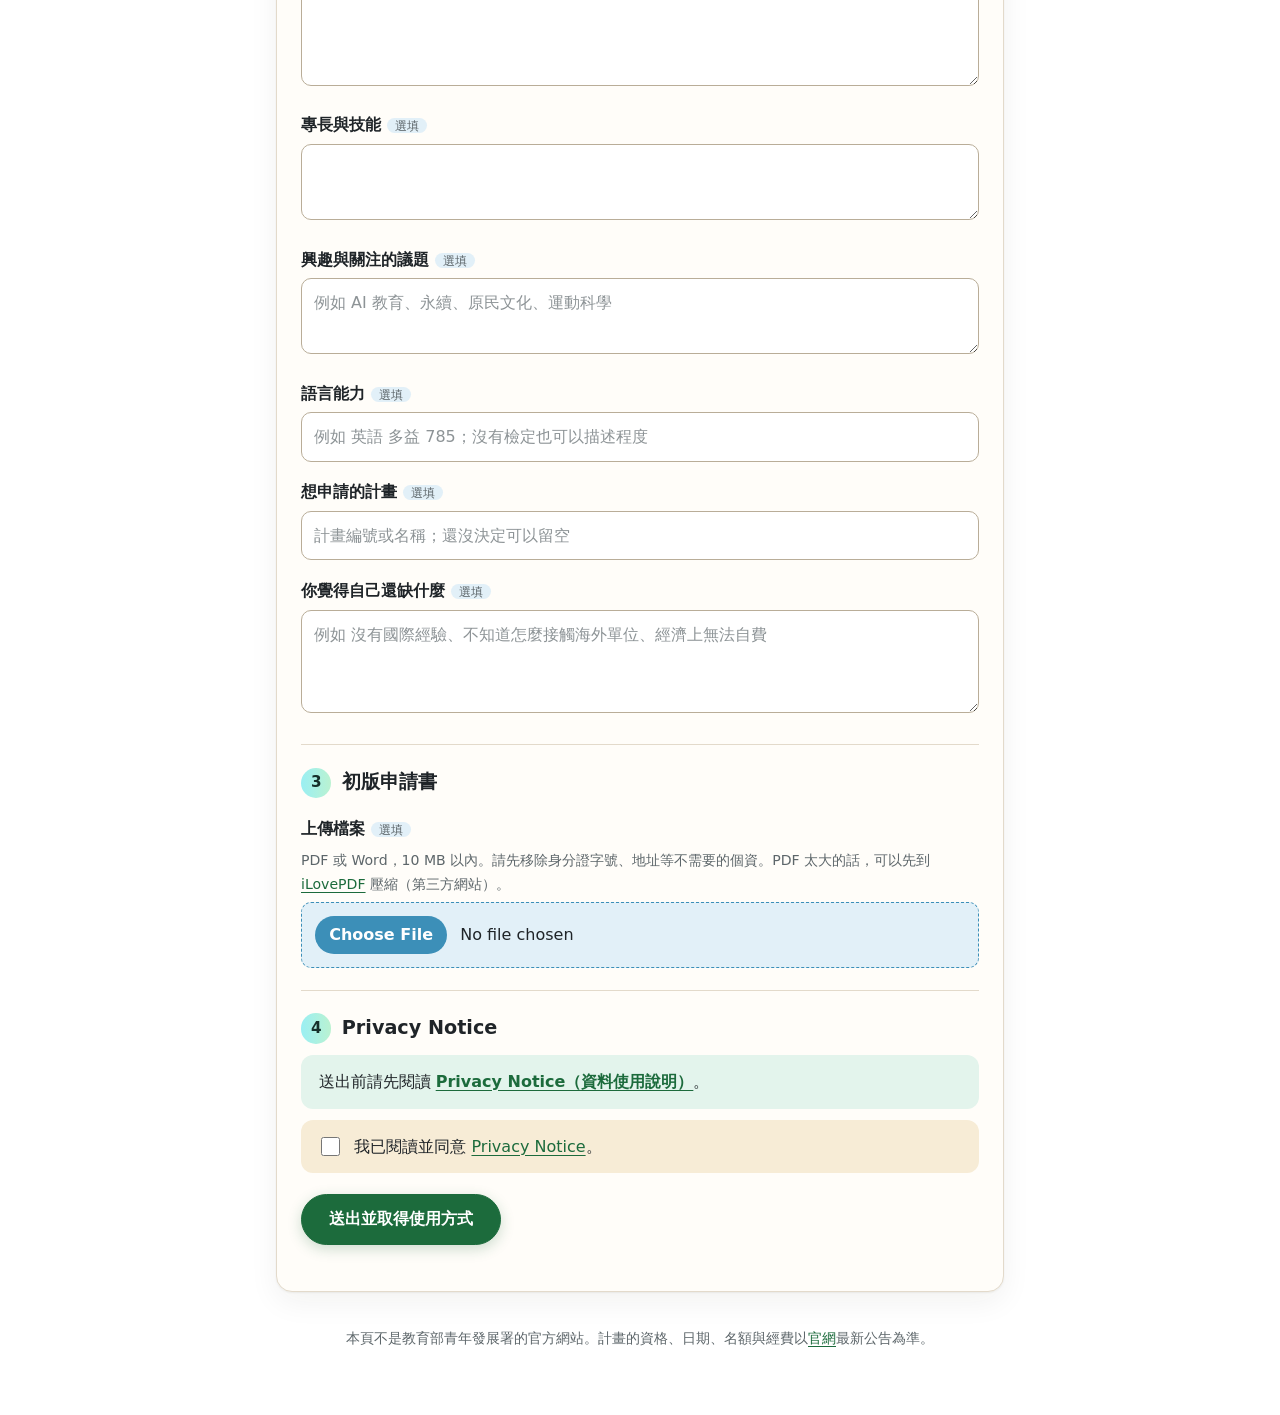
==== commit c43e5fee: "Sign-up form: point to a PDF compressor when the draft is too large Co-Authored-By: Claude Fable 5.2" ====
--- a/docs/index.html
+++ b/docs/index.html
@@ -65,7 +65,7 @@
       </div>
       <div class="form-section"><h2>初版申請書</h2>
       <label for="draft">上傳檔案<span class="opt">選填</span></label>
-      <p class="hint">PDF 或 Word，10 MB 以內。請先移除身分證字號、地址等不需要的個資。</p>
+      <p class="hint">PDF 或 Word，10 MB 以內。請先移除身分證字號、地址等不需要的個資。PDF 太大的話，可以先到 <a href="https://www.ilovepdf.com/zh-tw/compress_pdf" target="_blank" rel="noopener">iLovePDF</a> 壓縮（第三方網站）。</p>
       <input id="draft" name="draft" type="file" accept=".pdf,.docx,application/pdf,application/vnd.openxmlformats-officedocument.wordprocessingml.document">
 
       </div>
@@ -172,7 +172,7 @@
 
   const file = $("draft").files[0];
   if (file) {
-    if (file.size > CONFIG.MAX_FILE_MB * 1024 * 1024) return showError("檔案超過 " + CONFIG.MAX_FILE_MB + " MB，請壓縮後再上傳，或先不附檔案。", $("draft"));
+    if (file.size > CONFIG.MAX_FILE_MB * 1024 * 1024) return showError("檔案超過 " + CONFIG.MAX_FILE_MB + " MB。PDF 可以先到欄位說明裡的 iLovePDF 壓縮後再上傳，或先不附檔案。", $("draft"));
     if (!/\.(pdf|docx)$/i.test(file.name)) return showError("申請書檔案只接受 PDF 或 Word（.docx）。", $("draft"));
   }
 
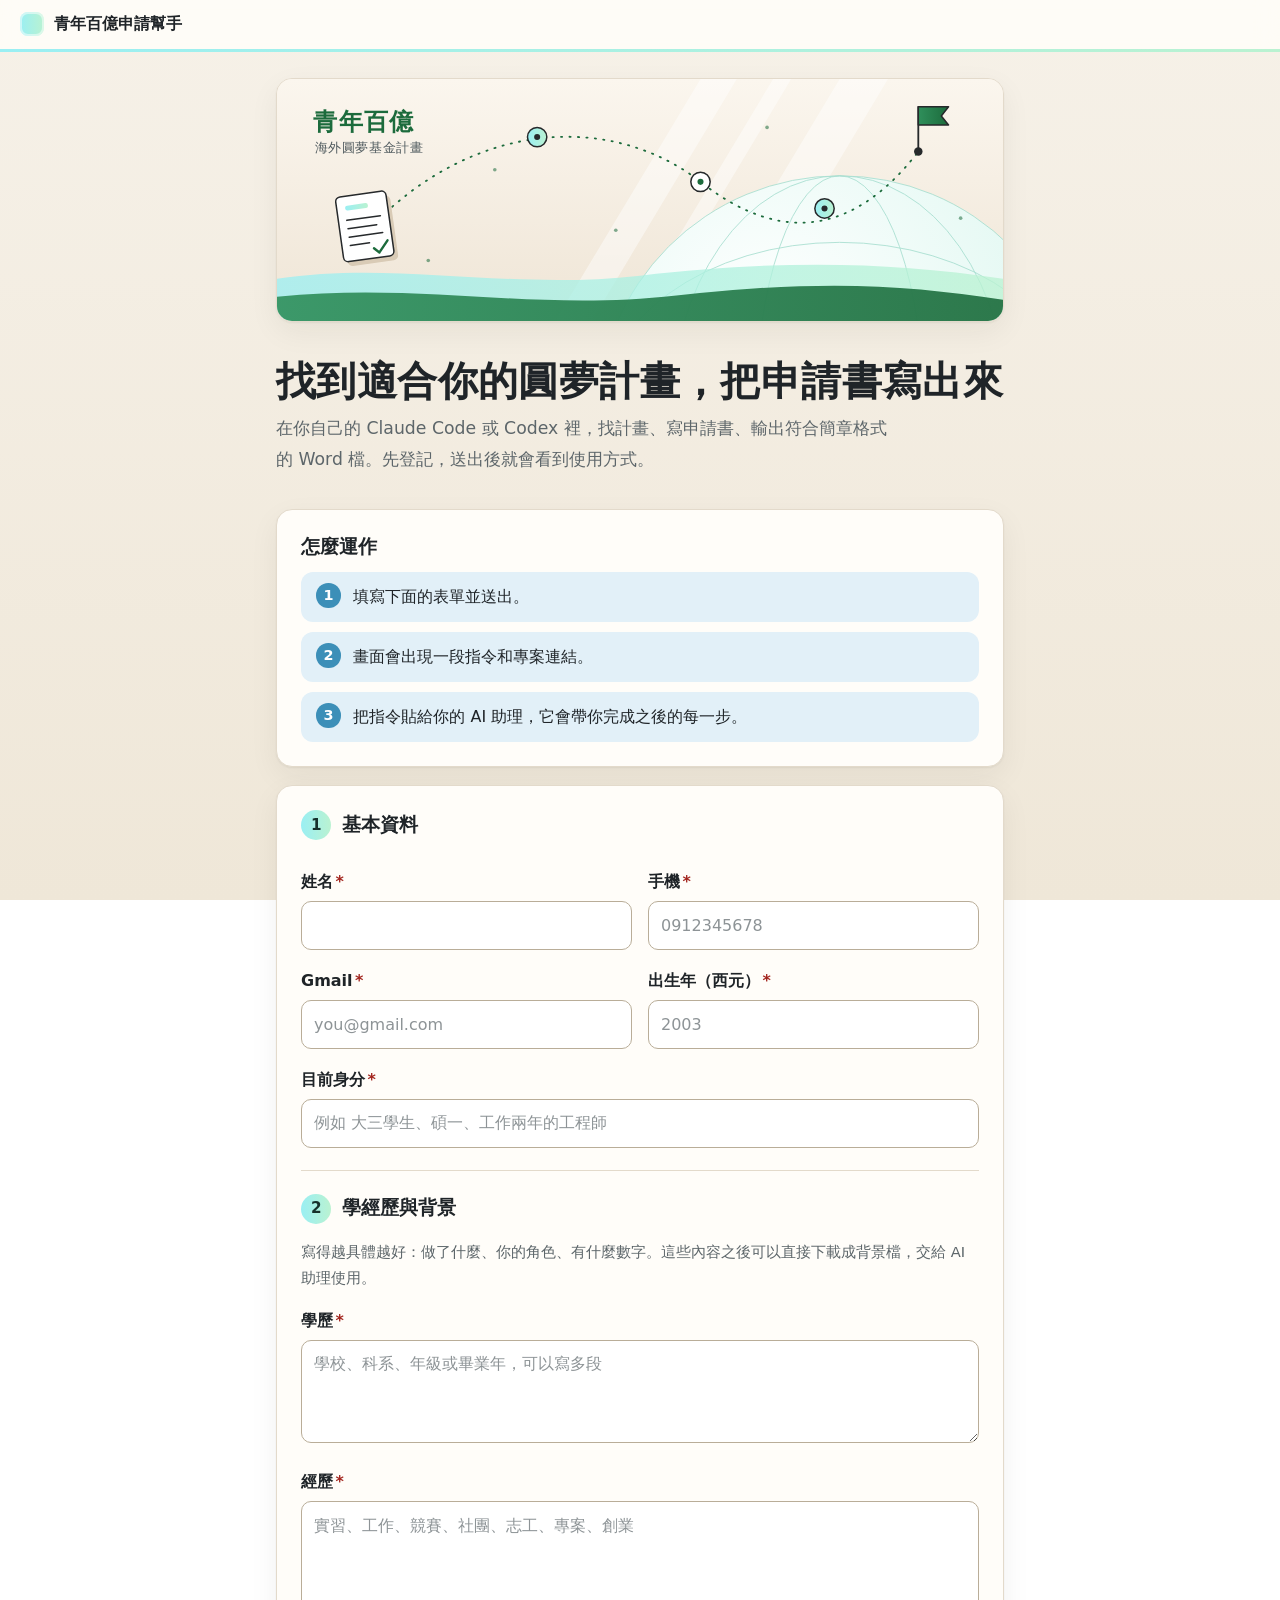
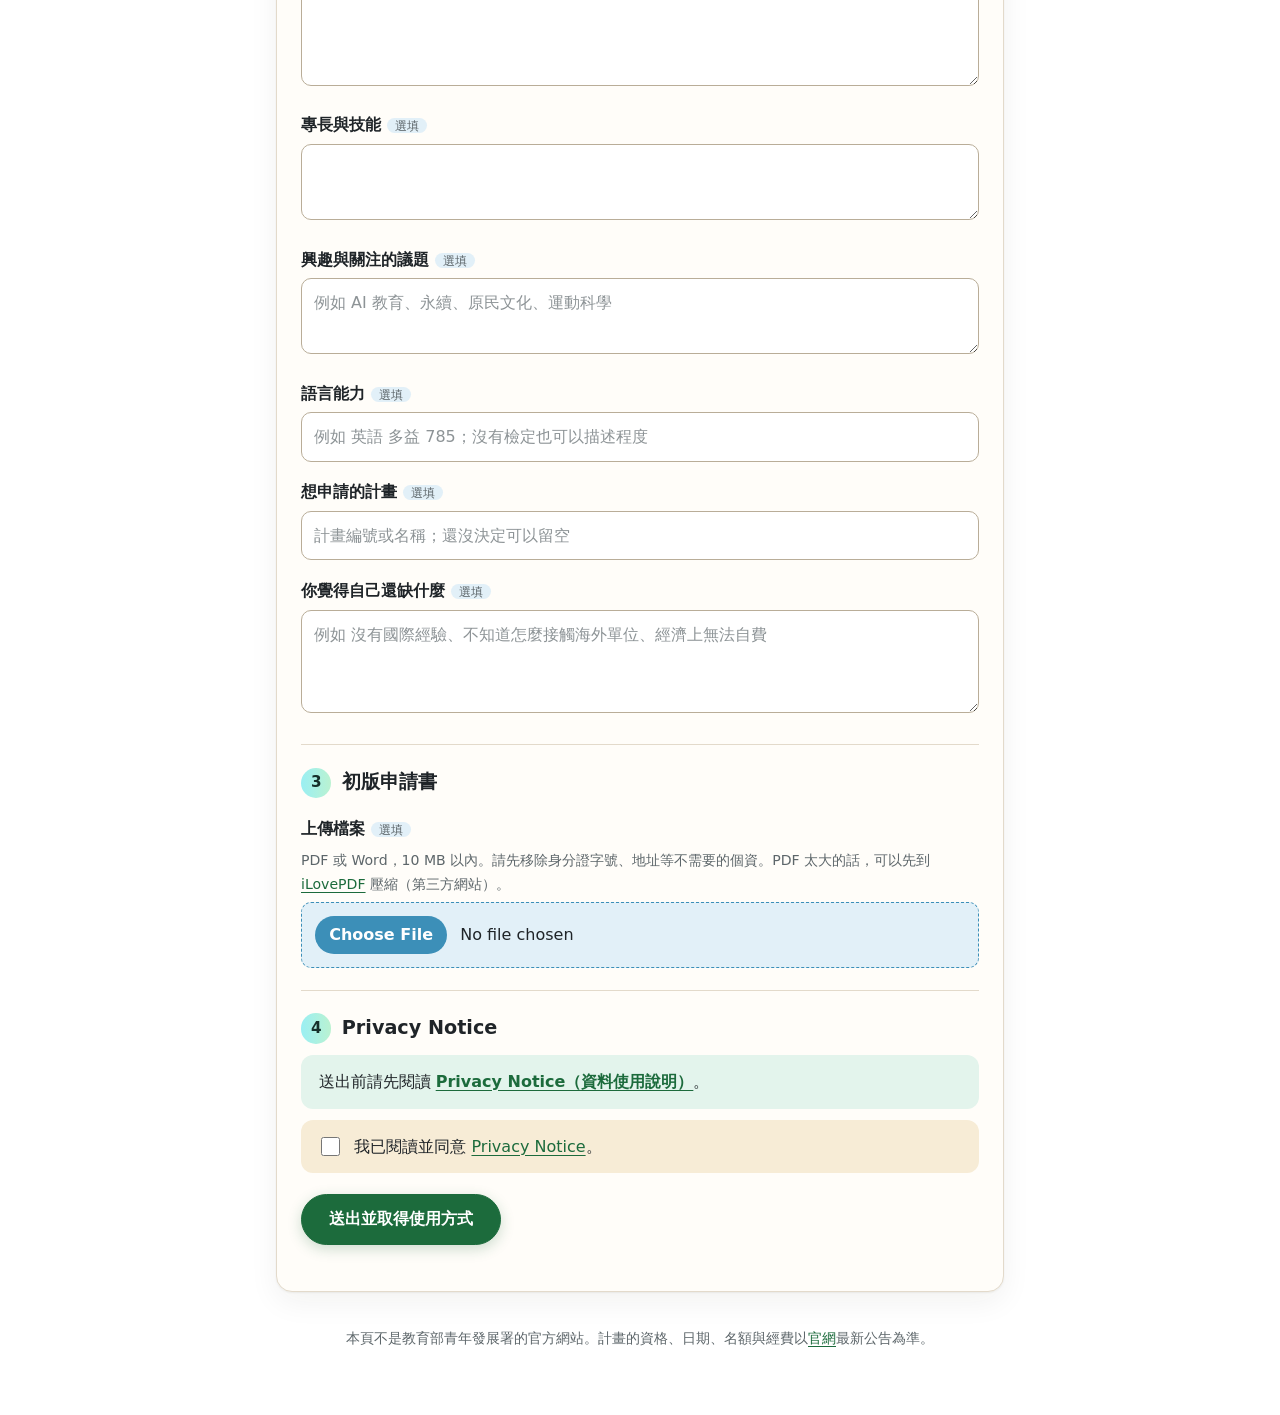
==== commit 9c6b4fbc: "Sign-up page: link preview tags, preview image, and program name in the hero Adds Open Graph and Twi" ====
--- a/docs/index.html
+++ b/docs/index.html
@@ -3,7 +3,19 @@
 <head>
 <meta charset="utf-8">
 <meta name="viewport" content="width=device-width, initial-scale=1">
-<title>青年百億申請幫手｜登記</title>
+<title>快來領取計畫書的寫作技巧</title>
+<meta property="og:type" content="website">
+<meta property="og:url" content="https://waynechen983.github.io/twpathfinder-helper/">
+<meta property="og:title" content="快來領取計畫書的寫作技巧">
+<meta property="og:description" content="青年百億海外圓夢基金計畫的申請書寫作幫手：在你自己的 Claude Code 或 Codex 裡找計畫、寫申請書、輸出符合簡章格式的 Word 檔。">
+<meta property="og:image" content="https://waynechen983.github.io/twpathfinder-helper/og.png">
+<meta property="og:image:width" content="1200">
+<meta property="og:image:height" content="630">
+<meta property="og:image:alt" content="快來領取計畫書的寫作技巧">
+<meta property="og:locale" content="zh_TW">
+<meta name="twitter:card" content="summary_large_image">
+<meta name="twitter:title" content="快來領取計畫書的寫作技巧">
+<meta name="twitter:image" content="https://waynechen983.github.io/twpathfinder-helper/og.png">
 <meta name="description" content="登記後取得使用說明，在你自己的 Claude Code 或 Codex 裡準備青年百億海外圓夢基金計畫的申請書。非官方工具。">
 <link rel="stylesheet" href="site.css">
 </head>
@@ -93,6 +105,7 @@
     </div>
     <div class="card">
       <h2>貼給 AI 助理的指令</h2>
+      <p class="muted">指令後半段已經帶入你剛才填的學經歷與背景，AI 助理會直接用它建立你的背景檔，不用重新輸入。裡面不含姓名、電話和 Email。</p>
       <pre class="prompt" id="prompt"></pre>
       <div class="actions"><button class="btn" id="copy" type="button">複製指令</button><span class="muted" id="copied" aria-live="polite"></span></div>
     </div>
@@ -100,11 +113,6 @@
       <h2>專案連結</h2>
       <a class="repo" id="repo" target="_blank" rel="noopener"></a>
       <p class="muted">使用說明、範例和所有原始碼都在這裡。</p>
-    </div>
-    <div class="card">
-      <h2>把剛才填的背景帶過去</h2>
-      <p class="muted">下載這個檔案，等 AI 助理建立好資料夾後，放進專案的 <code>my/</code> 資料夾，就不用重新輸入一次。檔案只包含學經歷與背景，不含姓名、電話和 Email。</p>
-      <div class="actions"><button class="btn ghost" id="download" type="button">下載 profile.md</button></div>
     </div>
   </section>
 
@@ -120,18 +128,31 @@
   // 資料使用說明的全文在 docs/privacy.html。用途或聯絡信箱有變動時，兩個檔案要一起改。
   MAX_FILE_MB: 10,
 };
-// 送出後顯示給每個人的固定指令
-const PROMPT = `請幫我使用「青年百億申請幫手」準備申請書。
+// 送出後顯示的指令：前半段對每個人都一樣，後半段帶入他在表單填的背景
+const PROMPT_HEAD = `請幫我使用「青年百億申請幫手」準備申請書。
 
 1. 把這個專案下載到我的電腦：git clone ${CONFIG.REPO_URL}.git
 2. 進入 twpathfinder-helper 資料夾，閱讀 AGENTS.md。
-3. 依照 workflows/0_setup.md 帶我完成第一次設定，之後一步一步引導我找計畫、訪談、撰寫申請書，最後產生 Word 檔。
+3. 依照 workflows/0_setup.md 帶我完成第一次設定。我的背景已經附在下面，請直接存成 my/profile.md，再請我確認與補充，不用從頭問我一次。
+4. 之後一步一步引導我找計畫、訪談、撰寫申請書，最後產生 Word 檔。
 
 請全程使用繁體中文，需要執行的指令由你來執行。`;
 // =======================================================================
 
 const $ = (id) => document.getElementById(id);
-$("prompt").textContent = PROMPT;
+
+// 背景檔的內容，格式與專案的 my/profile.md 相同。不放姓名、電話、Email。
+const profileMarkdown = (d) => {
+  const rows = [["出生年（西元）", d.birth_year], ["目前身分", d.status], ["學歷", d.education], ["經歷", d.experience], ["專長與技能", d.skills],
+    ["興趣與關注的議題", d.interests], ["語言能力", d.languages], ["想去的國家或地區", ""], ["可以出國的時間與限制", ""],
+    ["未來想做的事", ""], ["我覺得自己還缺什麼", d.gap]];
+  let md = "# 我的背景\n";
+  for (const [k, v] of rows) md += "\n## " + k + "\n\n" + (v || "（未填）") + "\n";
+  if (d.target) md += "\n## 想申請的計畫\n\n" + d.target + "\n";
+  return md;
+};
+const buildPrompt = (d) => PROMPT_HEAD + "\n\n以下是我的背景：\n\n" + profileMarkdown(d);
+let promptText = PROMPT_HEAD;
 $("repo").textContent = CONFIG.REPO_URL; $("repo").href = CONFIG.REPO_URL;
 
 const FIELDS = ["name", "phone", "email", "birth_year", "status", "education", "experience", "skills", "interests", "languages", "target", "gap"];
@@ -149,8 +170,6 @@
   r.onerror = () => reject(new Error("檔案讀取失敗"));
   r.readAsDataURL(file);
 });
-
-let submitted = null;
 
 form.addEventListener("submit", async (ev) => {
   ev.preventDefault();
@@ -185,7 +204,8 @@
       const result = await resp.json();
       if (!result.ok) throw new Error(result.error || "伺服器沒有接受這筆資料");
     }
-    submitted = data;
+    promptText = buildPrompt(data);
+    $("prompt").textContent = promptText;
     $("form-view").hidden = true; $("done-view").hidden = false;
     if (!CONFIG.ENDPOINT) $("done-title").textContent = "預覽模式：資料沒有送出。以下是送出後會看到的畫面";
     $("done-title").focus(); window.scrollTo(0, 0);
@@ -197,27 +217,13 @@
 });
 
 $("copy").addEventListener("click", async () => {
-  try { await navigator.clipboard.writeText(PROMPT); $("copied").textContent = "已複製"; }
+  try { await navigator.clipboard.writeText(promptText); $("copied").textContent = "已複製"; }
   catch (_) {
     const r = document.createRange(); r.selectNodeContents($("prompt"));
     const s = getSelection(); s.removeAllRanges(); s.addRange(r);
     $("copied").textContent = "已選取，請按 Ctrl+C 複製";
   }
 });
-
-// 產生不含聯絡資料的背景檔，格式與專案的 my/profile.md 相同
-$("download").addEventListener("click", () => {
-  const d = submitted || {};
-  const rows = [["出生年（西元）", d.birth_year], ["目前身分", d.status], ["學歷", d.education], ["經歷", d.experience], ["專長與技能", d.skills],
-    ["興趣與關注的議題", d.interests], ["語言能力", d.languages], ["想去的國家或地區", ""], ["可以出國的時間與限制", ""],
-    ["未來想做的事", ""], ["我覺得自己還缺什麼", d.gap]];
-  let md = "# 我的背景\n\n";
-  for (const [k, v] of rows) md += "## " + k + "\n\n" + (v || "（未填）") + "\n\n";
-  if (d.target) md += "## 想申請的計畫\n\n" + d.target + "\n";
-  const url = URL.createObjectURL(new Blob([md], { type: "text/markdown;charset=utf-8" }));
-  const a = document.createElement("a"); a.href = url; a.download = "profile.md"; a.click();
-  setTimeout(() => URL.revokeObjectURL(url), 1000);
-});
 </script>
 </body>
 </html>
